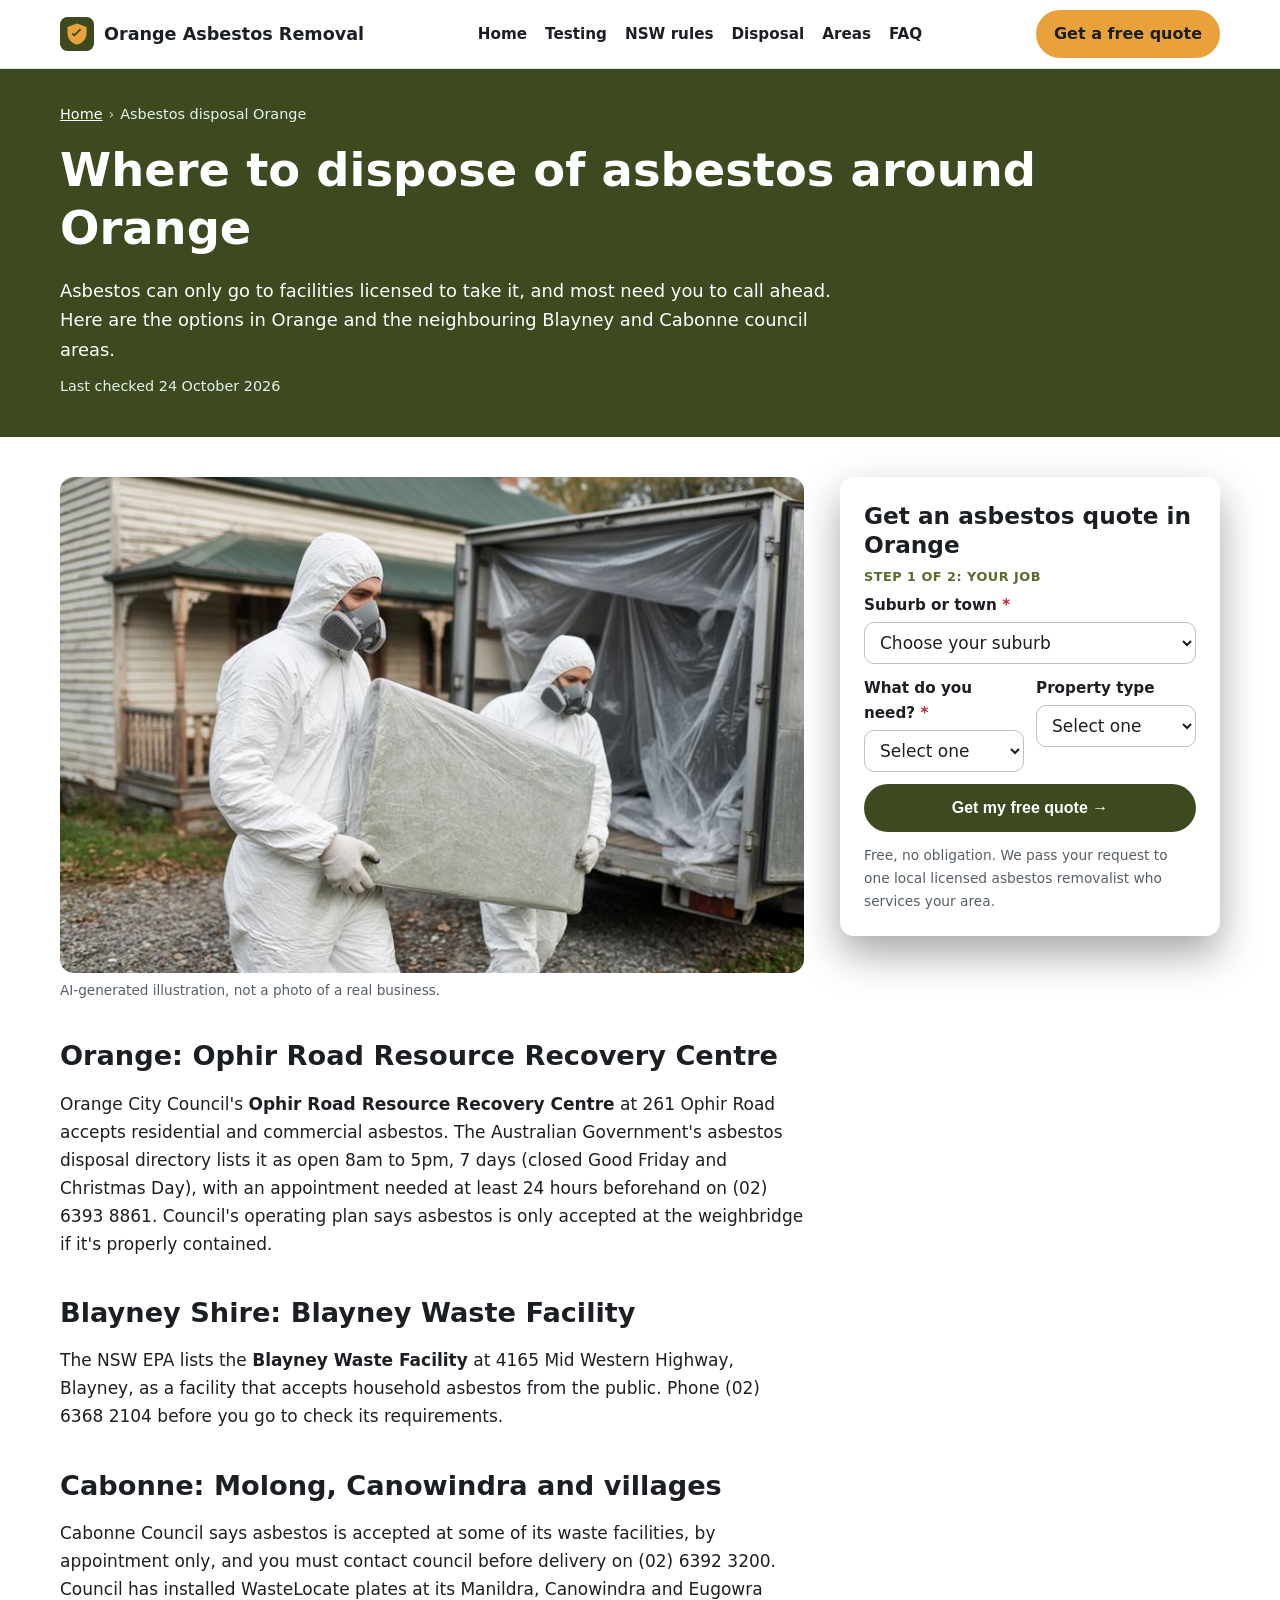
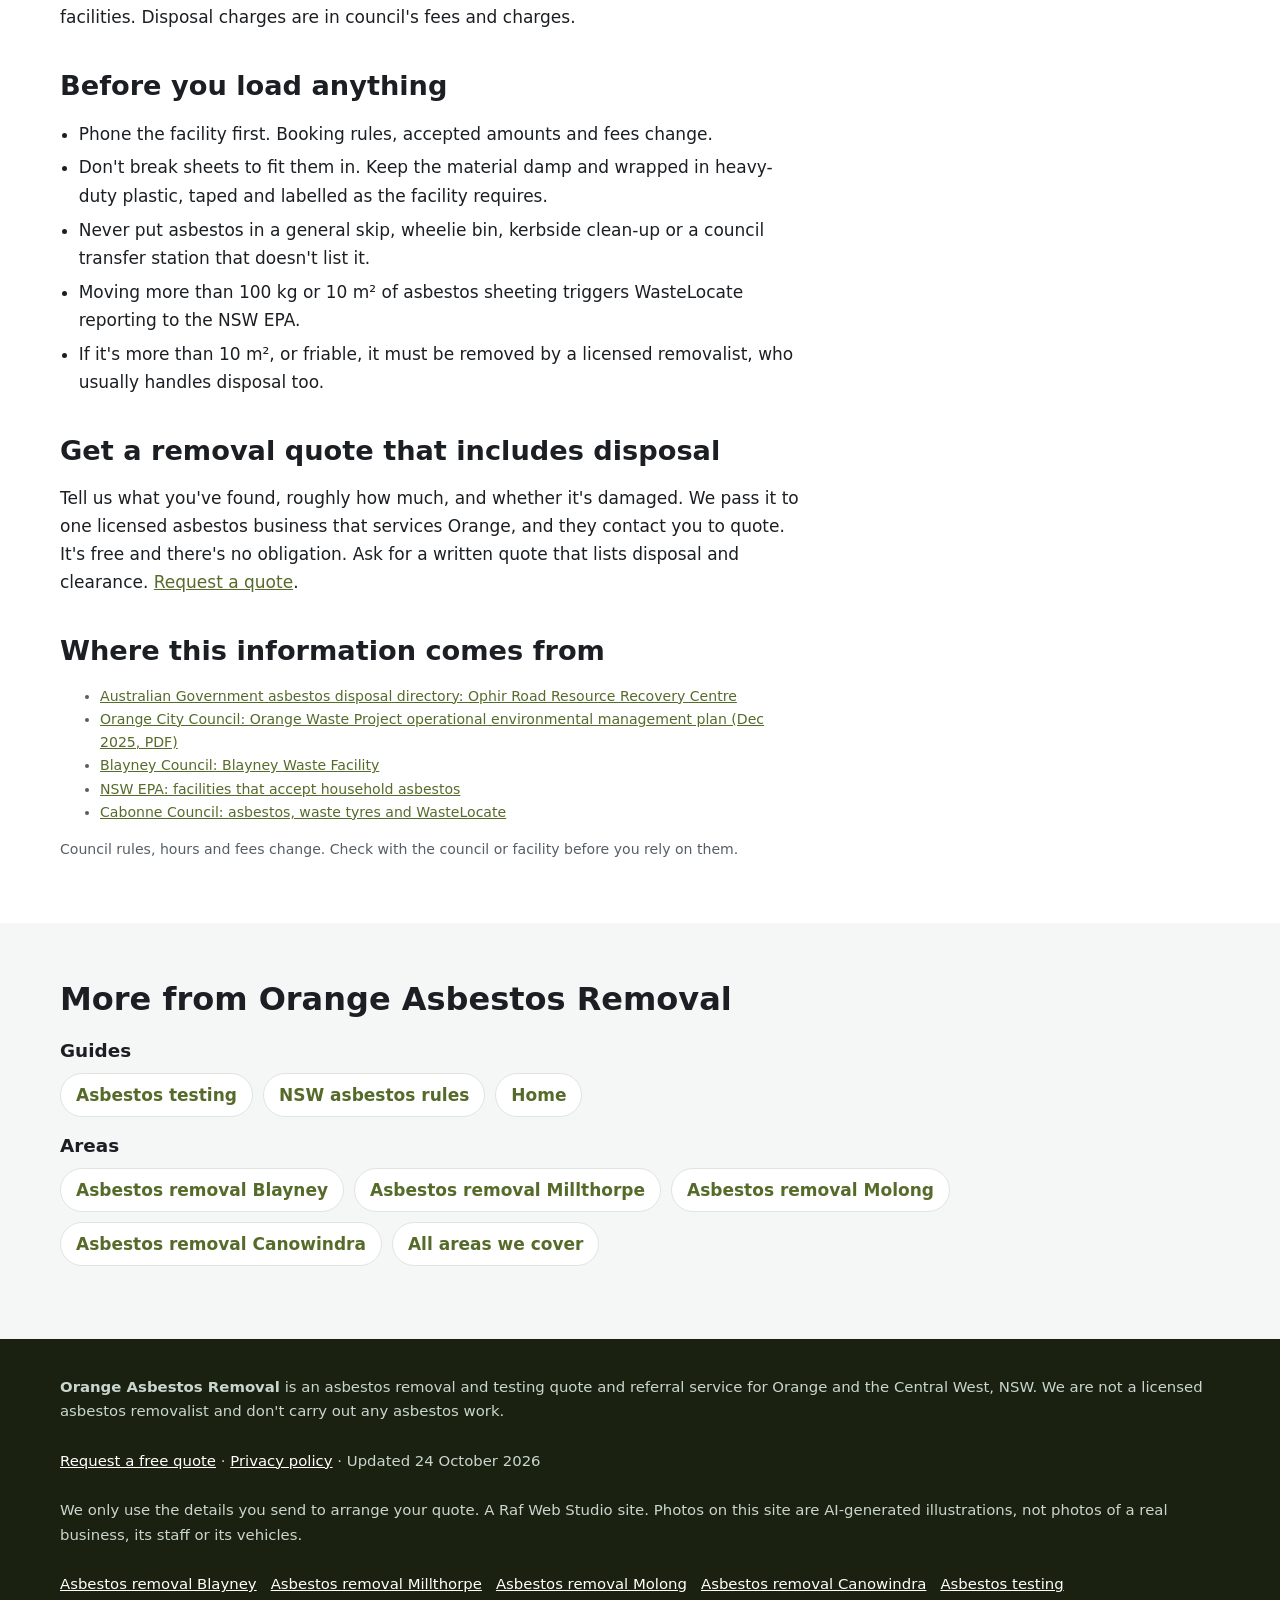
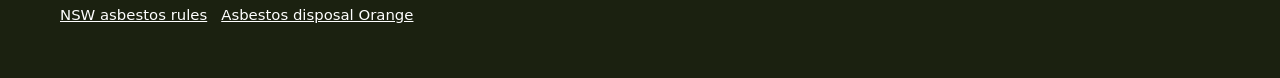
==== asbestos-disposal-orange/index.html @ b6d8a72b "SEO batch 1: suburb pages, topic guides, breadcrumbs, schema, sitemap" ====
<!doctype html>
<html lang="en-AU">
<head>
<meta charset="utf-8">
<meta name="viewport" content="width=device-width, initial-scale=1">
<title>Asbestos Disposal Orange | Where to Take Asbestos &amp; How to Wrap It</title>
<meta name="description" content="Where to take asbestos in and around Orange: Ophir Road Resource Recovery Centre, Blayney Waste Facility and Cabonne facilities by appointment. Booking and wrapping rules.">
<link rel="canonical" href="https://orangeasbestosremoval.com/asbestos-disposal-orange/">
<link rel="icon" href="/favicon.svg" type="image/svg+xml">
<meta name="theme-color" content="#3d4a1f">
<meta property="og:type" content="article">
<meta property="og:locale" content="en_AU">
<meta property="og:site_name" content="Orange Asbestos Removal">
<meta property="og:title" content="Asbestos Disposal Orange | Where to Take Asbestos &amp; How to Wrap It">
<meta property="og:description" content="Where to take asbestos in and around Orange: Ophir Road Resource Recovery Centre, Blayney Waste Facility and Cabonne facilities by appointment. Booking and wrapping rules.">
<meta property="og:url" content="https://orangeasbestosremoval.com/asbestos-disposal-orange/">
<meta property="og:image" content="https://orangeasbestosremoval.com/img/hero.jpg">
<meta name="twitter:card" content="summary_large_image">
<script>document.documentElement.classList.add('js')</script>
<link rel="stylesheet" href="/styles.css">

<!-- Google tag (gtag.js) -->
<script async src="https://www.googletagmanager.com/gtag/js?id=G-VR4GL59S1B"></script>
<script>
  window.dataLayer = window.dataLayer || [];
  function gtag(){dataLayer.push(arguments);}
  gtag('js', new Date());
  gtag('config', 'G-VR4GL59S1B');
</script>

<script type="application/ld+json">
{
 "@context": "https://schema.org",
 "@type": "BreadcrumbList",
 "itemListElement": [
  {
   "@type": "ListItem",
   "position": 1,
   "name": "Home",
   "item": "https://orangeasbestosremoval.com/"
  },
  {
   "@type": "ListItem",
   "position": 2,
   "name": "Asbestos disposal Orange",
   "item": "https://orangeasbestosremoval.com/asbestos-disposal-orange/"
  }
 ]
}
</script>
<script type="application/ld+json">
{
 "@context": "https://schema.org",
 "@type": "Service",
 "@id": "https://orangeasbestosremoval.com/asbestos-disposal-orange/#service",
 "name": "Asbestos removal and disposal quotes in Orange",
 "serviceType": "Asbestos removal",
 "description": "Where to take asbestos in and around Orange: Ophir Road Resource Recovery Centre, Blayney Waste Facility and Cabonne facilities by appointment. Booking and wrapping rules.",
 "url": "https://orangeasbestosremoval.com/asbestos-disposal-orange/",
 "provider": {
  "@type": "Organization",
  "name": "Orange Asbestos Removal",
  "url": "https://orangeasbestosremoval.com/"
 },
 "areaServed": [
  {
   "@type": "Place",
   "name": "Orange, NSW"
  },
  {
   "@type": "Place",
   "name": "Blayney Shire, NSW"
  },
  {
   "@type": "Place",
   "name": "Cabonne, NSW"
  }
 ]
}
</script>
</head>
<body>
<a class="skip-link" href="#main">Skip to content</a>

<header class="site-header">
  <div class="wrap">
    <a class="brand" href="/" aria-label="Orange Asbestos Removal home">
      <svg viewBox="0 0 64 64" aria-hidden="true"><rect width="64" height="64" rx="14" fill="#3d4a1f"/><path d="M32 12 14 19v11c0 11 7.6 19.6 18 22 10.4-2.4 18-11 18-22V19z" fill="#e9a23b"/><path d="M27 37l-5-5 2.5-2.5L27 32l10.5-10.5L40 24z" fill="#3d4a1f"/></svg>
      Orange Asbestos Removal
    </a>
    <nav class="nav" aria-label="Main">
      <a href="/">Home</a>
      <a href="/asbestos-testing/">Testing</a>
      <a href="/nsw-asbestos-removal-rules/">NSW rules</a>
      <a href="/asbestos-disposal-orange/">Disposal</a>
      <a href="/#areas">Areas</a>
      <a href="/#faq">FAQ</a>
    </nav>
    <a class="btn btn-call header-call" href="#quote">Get a free quote</a>
  </div>
</header>

<main id="main">
<section class="page-hero" aria-labelledby="h1">
  <div class="wrap">
    <nav class="crumbs" aria-label="Breadcrumb"><ol><li><a href="https://orangeasbestosremoval.com/">Home</a></li><li aria-current="page">Asbestos disposal Orange</li></ol></nav>
    <h1 id="h1">Where to dispose of asbestos around Orange</h1>
    <p class="lead">Asbestos can only go to facilities licensed to take it, and most need you to call ahead. Here are the options in Orange and the neighbouring Blayney and Cabonne council areas.</p>
    <p class="updated">Last checked 24 October 2026</p>
  </div>
</section>
<div class="wrap page-grid">
  <article class="page-body">
<figure><img src="/img/closing.jpg" width="900" height="600" style="aspect-ratio:3/2;object-fit:cover" alt="Illustration of a worker wrapping asbestos sheets in heavy plastic" decoding="async"><figcaption>AI-generated illustration, not a photo of a real business.</figcaption></figure>
<h2>Orange: Ophir Road Resource Recovery Centre</h2>
<p>Orange City Council's <strong>Ophir Road Resource Recovery Centre</strong> at 261 Ophir Road accepts residential and commercial asbestos. The Australian Government's asbestos disposal directory lists it as open 8am to 5pm, 7 days (closed Good Friday and Christmas Day), with an appointment needed at least 24 hours beforehand on (02) 6393 8861. Council's operating plan says asbestos is only accepted at the weighbridge if it's properly contained.</p>
<h2>Blayney Shire: Blayney Waste Facility</h2>
<p>The NSW EPA lists the <strong>Blayney Waste Facility</strong> at 4165 Mid Western Highway, Blayney, as a facility that accepts household asbestos from the public. Phone (02) 6368 2104 before you go to check its requirements.</p>
<h2>Cabonne: Molong, Canowindra and villages</h2>
<p>Cabonne Council says asbestos is accepted at some of its waste facilities, by appointment only, and you must contact council before delivery on (02) 6392 3200. Council has installed WasteLocate plates at its Manildra, Canowindra and Eugowra facilities. Disposal charges are in council's fees and charges.</p>
<h2>Before you load anything</h2>
<ul class="clean"><li>Phone the facility first. Booking rules, accepted amounts and fees change.</li><li>Don't break sheets to fit them in. Keep the material damp and wrapped in heavy-duty plastic, taped and labelled as the facility requires.</li><li>Never put asbestos in a general skip, wheelie bin, kerbside clean-up or a council transfer station that doesn't list it.</li><li>Moving more than 100 kg or 10 m² of asbestos sheeting triggers WasteLocate reporting to the NSW EPA.</li><li>If it's more than 10 m², or friable, it must be removed by a licensed removalist, who usually handles disposal too.</li></ul>
<h2>Get a removal quote that includes disposal</h2>
<p>Tell us what you've found, roughly how much, and whether it's damaged. We pass it to one licensed asbestos business that services Orange, and they contact you to quote. It's free and there's no obligation. Ask for a written quote that lists disposal and clearance. <a href="#quote">Request a quote</a>.</p>
<h2>Where this information comes from</h2>
<ul class="sources"><li><a href="https://www.asbestossafety.gov.au/node/264" rel="noopener">Australian Government asbestos disposal directory: Ophir Road Resource Recovery Centre</a></li><li><a href="https://www.orange.nsw.gov.au/wp-content/uploads/2026/01/Operational-Environmental-Management-Plan-OEMP-Volume-1a-Orange-Waste-Project-December-2025.pdf" rel="noopener">Orange City Council: Orange Waste Project operational environmental management plan (Dec 2025, PDF)</a></li><li><a href="https://www.blayney.nsw.gov.au/your-place/waste/blayney-waste-facility" rel="noopener">Blayney Council: Blayney Waste Facility</a></li><li><a href="https://www.epa.nsw.gov.au/Your-environment/Household-building-and-renovation/dealing-with-household-asbestos/facilities-accept-household-asbestos" rel="noopener">NSW EPA: facilities that accept household asbestos</a></li><li><a href="https://www.cabonne.nsw.gov.au/Services/Waste-and-Recycling/Asbestos-Waste-Tyres-WasteLocate" rel="noopener">Cabonne Council: asbestos, waste tyres and WasteLocate</a></li></ul>
<p class="sources">Council rules, hours and fees change. Check with the council or facility before you rely on them.</p>

  </article>
  <aside class="page-aside">
    <div class="hero-form-card" id="quote">
      <h2 id="quote-h">Get an asbestos quote in Orange</h2>
      <form class="quote-form two-step" id="quote-form" action="https://formsubmit.co/924b6a2abc5c1424681858f36b602953" method="post" novalidate>
        <input type="hidden" name="_subject" value="New quote request – orangeasbestosremoval.com">
        <input type="hidden" name="_captcha" value="true">
        <input type="hidden" name="_template" value="table">
        <input type="hidden" name="_next" value="https://orangeasbestosremoval.com/thanks.html">
        <input type="text" name="_honey" style="display:none" tabindex="-1" autocomplete="off" aria-hidden="true">
        <input type="hidden" name="source" value="orangeasbestosremoval.com">
        <input type="hidden" name="page" value="/asbestos-disposal-orange/">
        <fieldset class="step step-1">
          <legend class="step-label">Step 1 of 2: your job</legend>
          <div class="full"><label for="suburb">Suburb or town <span class="req" aria-hidden="true">*</span></label>
            <select id="suburb" name="suburb" required><option value="">Choose your suburb</option><option>Orange</option><option>Glenroi</option><option>Bowen</option><option>Calare</option><option>Bletchington</option><option>Warrendine</option><option>Shadforth</option><option>Spring Hill</option><option>Lucknow</option><option>Millthorpe</option><option>Blayney</option><option>Molong</option><option>Borenore</option><option>Nashdale</option><option>Canowindra</option><option>Cudal</option><option>Manildra</option><option>Clifton Grove</option><option>Ammerdown</option><option value="Other">Other (tell us below)</option></select></div>
          <div class="full other-wrap"><label for="suburb_other">Other suburb or town</label><input id="suburb_other" name="suburb_other" type="text" autocomplete="address-level2"></div>
          <div><label for="service">What do you need? <span class="req" aria-hidden="true">*</span></label>
            <select id="service" name="service_type" required><option value="">Select one</option><option>Asbestos testing / inspection</option><option>Bonded (fibro) removal</option><option>Friable asbestos removal</option><option>Asbestos roof removal</option><option>Storm or fire damage</option><option>Not sure, need advice</option></select></div>
          <div><label for="property">Property type</label>
            <select id="property" name="property_type"><option value="Not sure">Select one</option><option>House</option><option>Shed, garage or carport</option><option>Unit or strata</option><option>Farm or rural building</option><option>Commercial or industrial</option></select></div>
          <div class="full js-only"><button class="btn btn-primary btn-block" type="button" id="to-step-2">Get my free quote →</button></div>
          <p class="microcopy full">Free, no obligation. We pass your request to one local licensed asbestos removalist who services your area.</p>
          <p class="form-error full" id="step1-error" role="alert" hidden>Please choose your suburb and what you need.</p>
        </fieldset>
        <fieldset class="step step-2" id="step-2">
          <legend class="step-label">Step 2 of 2: your details</legend>
          <div><label for="name">Name <span class="req" aria-hidden="true">*</span></label><input id="name" name="name" type="text" autocomplete="name" required></div>
          <div><label for="phone">Phone <span class="req" aria-hidden="true">*</span></label><input id="phone" name="phone" type="tel" autocomplete="tel" inputmode="tel" required></div>
          <div><label for="email">Email</label><input id="email" name="email" type="email" autocomplete="email"></div>
          <div><label for="date">Preferred date</label><input id="date" name="preferred_date" type="date"></div>
          <div class="full"><label for="message">Anything else?</label><textarea id="message" name="message" rows="2" placeholder="e.g. fibro shed about 20 m², bathroom wall, AC roof on a farm shed"></textarea></div>
          <p class="consent full">By sending this form you agree we can share your details with one local licensed asbestos removalist so they can quote for your job. See our <a href="/privacy.html">privacy policy</a>.</p>
          <div class="full step2-actions"><button class="btn btn-primary" type="submit">Send my quote request</button><button class="btn-link js-only" type="button" id="back-1">← Back</button></div>
        </fieldset>
      </form>
    </div>
  </aside>
</div>
<section class="alt" aria-labelledby="more-h">
  <div class="wrap">
    <h2 id="more-h">More from Orange Asbestos Removal</h2>
    <h3>Guides</h3>
    <ul class="link-list"><li><a href="/asbestos-testing/">Asbestos testing</a></li><li><a href="/nsw-asbestos-removal-rules/">NSW asbestos rules</a></li><li><a href="/">Home</a></li></ul>
    <h3>Areas</h3>
    <ul class="link-list"><li><a href="/asbestos-removal-blayney/">Asbestos removal Blayney</a></li><li><a href="/asbestos-removal-millthorpe/">Asbestos removal Millthorpe</a></li><li><a href="/asbestos-removal-molong/">Asbestos removal Molong</a></li><li><a href="/asbestos-removal-canowindra/">Asbestos removal Canowindra</a></li><li><a href="/#areas">All areas we cover</a></li></ul>
  </div>
</section>
</main>

<footer class="site-footer">
  <div class="wrap">
    <p><strong>Orange Asbestos Removal</strong> is an asbestos removal and testing quote and referral service for Orange and the Central West, NSW. We are not a licensed asbestos removalist and don't carry out any asbestos work.</p>
    <p><a href="#quote">Request a free quote</a> · <a href="/privacy.html">Privacy policy</a> · Updated 24 October 2026</p>
    <p>We only use the details you send to arrange your quote. A Raf Web Studio site. Photos on this site are AI-generated illustrations, not photos of a real business, its staff or its vehicles.</p>
    <p class="footer-links"><a href="/asbestos-removal-blayney/">Asbestos removal Blayney</a> <a href="/asbestos-removal-millthorpe/">Asbestos removal Millthorpe</a> <a href="/asbestos-removal-molong/">Asbestos removal Molong</a> <a href="/asbestos-removal-canowindra/">Asbestos removal Canowindra</a> <a href="/asbestos-testing/">Asbestos testing</a> <a href="/nsw-asbestos-removal-rules/">NSW asbestos rules</a> <a href="/asbestos-disposal-orange/">Asbestos disposal Orange</a></p>
  </div>
</footer>

<div class="mobile-call" aria-label="Quick contact">
  <a class="btn btn-call" href="#quote">Get a free quote</a>
</div>
<script src="/form.js" defer></script>
</body>
</html>
---- styles.css ----
:root{
  --green:#3d4a1f;--green-2:#566b2a;--yellow:#e9a23b;--ink:#1b1f23;--muted:#555e66;
  --bg:#ffffff;--soft:#f4f7f5;--line:#dfe5e1;--radius:14px;--max:1200px;
}
*{box-sizing:border-box}
html{scroll-behavior:smooth}
body{margin:0;font-family:system-ui,-apple-system,"Segoe UI",Roboto,Arial,sans-serif;color:var(--ink);background:var(--bg);line-height:1.65;font-size:17px;padding-bottom:72px}
@media(min-width:800px){body{padding-bottom:0}}
img,svg{max-width:100%}
a{color:var(--green-2)}
a:focus-visible,button:focus-visible,input:focus-visible,select:focus-visible,textarea:focus-visible{outline:3px solid var(--yellow);outline-offset:2px}
.wrap{max-width:var(--max);margin:0 auto;padding:0 20px}
.skip-link{position:absolute;left:-999px;top:0;background:#fff;padding:8px 12px;z-index:100}
.skip-link:focus{left:8px}
h1,h2,h3{line-height:1.25;margin:0 0 .6em}
h1{font-size:clamp(1.9rem,4.5vw,2.9rem)}
h2{font-size:clamp(1.5rem,3vw,2rem);margin-top:0}
h3{font-size:1.15rem}
p{margin:0 0 1em}

/* header */
.site-header{background:#fff;border-bottom:1px solid var(--line);position:sticky;top:0;z-index:50}
.site-header .wrap{display:flex;align-items:center;justify-content:space-between;gap:16px;padding-top:10px;padding-bottom:10px}
.brand{display:flex;align-items:center;gap:10px;font-weight:800;color:var(--ink);text-decoration:none;font-size:1.1rem}
.brand svg{width:34px;height:34px}
.nav{display:none;gap:18px}
.nav a{color:var(--ink);text-decoration:none;font-weight:600;font-size:.95rem}
.nav a:hover{color:var(--green-2)}
@media(min-width:900px){.nav{display:flex}}

/* buttons */
.btn{display:inline-flex;align-items:center;justify-content:center;gap:8px;font-weight:700;border-radius:999px;padding:13px 22px;text-decoration:none;border:2px solid transparent;cursor:pointer;font-size:1rem}
.btn svg{width:20px;height:20px}
.btn-call{background:var(--yellow);color:#1b1f23}
.btn-call:hover{background:#e9a23b}
.btn-ghost{background:transparent;color:#fff;border-color:rgba(255,255,255,.7)}
.btn-ghost:hover{background:rgba(255,255,255,.12)}
.btn-primary{background:var(--green);color:#fff}
.btn-primary:hover{background:var(--green-2)}
.header-call{display:none}
@media(min-width:600px){.header-call{display:inline-flex;padding:9px 16px}}

/* hero */
.hero{background:linear-gradient(135deg,#3d4a1f 0%,#566b2a 60%,#566b2a 100%);color:#fff;padding:48px 0 56px}
.hero .wrap{display:grid;gap:32px}
@media(min-width:900px){.hero .wrap{grid-template-columns:1.15fr .85fr;align-items:center}}
.hero p.lead{font-size:1.15rem;color:#e6f2ec;max-width:38em}
.hero .ctas{display:flex;flex-wrap:wrap;gap:12px;margin:22px 0 18px}
.ticks{list-style:none;padding:0;margin:0;display:grid;gap:6px;color:#e6f2ec}
.ticks li{display:flex;gap:8px;align-items:flex-start}
.ticks svg{flex:0 0 20px;width:20px;height:20px;margin-top:3px}
.hero-card{background:#fff;color:var(--ink);border-radius:var(--radius);padding:22px;box-shadow:0 12px 30px rgba(0,0,0,.18)}
.hero-card h2{font-size:1.25rem}
.hero-card ol{margin:0;padding-left:1.2em}
.hero-card li{margin-bottom:.5em}

/* sections */
section{padding:56px 0}
section.alt{background:var(--soft)}
.intro{max-width:46em}
.grid{display:grid;gap:18px}
@media(min-width:700px){.grid-2{grid-template-columns:1fr 1fr}.grid-3{grid-template-columns:repeat(3,1fr)}}
.card{background:#fff;border:1px solid var(--line);border-radius:var(--radius);padding:20px}
.card .size{display:inline-block;background:var(--green);color:#fff;font-weight:800;border-radius:8px;padding:3px 10px;margin-bottom:8px}
.icon{width:36px;height:36px;color:var(--green);margin-bottom:6px}

table{width:100%;border-collapse:collapse;background:#fff;border-radius:var(--radius);overflow:hidden;border:1px solid var(--line)}
caption{text-align:left;font-weight:700;padding:0 0 10px}
th,td{padding:12px 14px;text-align:left;border-bottom:1px solid var(--line);vertical-align:top}
th{background:#e9f1ec;font-size:.95rem}
.table-scroll{overflow-x:auto}
.note{font-size:.93rem;color:var(--muted)}
.yes h3{color:var(--green)}
.no h3{color:#b02a37}
ul.clean{padding-left:1.1em;margin:0}
ul.clean li{margin-bottom:.35em}

.areas{display:flex;flex-wrap:wrap;gap:8px;list-style:none;padding:0;margin:0 0 1em}
.areas li{background:#fff;border:1px solid var(--line);border-radius:999px;padding:6px 14px;font-size:.95rem}

/* faq */
details{background:#fff;border:1px solid var(--line);border-radius:var(--radius);padding:4px 18px;margin-bottom:10px}
summary{cursor:pointer;font-weight:700;padding:12px 0;list-style:none}
summary::-webkit-details-marker{display:none}
summary::after{content:"+";float:right;font-size:1.3rem;line-height:1;color:var(--green)}
details[open] summary::after{content:"–"}

/* form */
.quote{background:var(--green);color:#fff}
.quote .wrap{display:grid;gap:28px}
@media(min-width:900px){.quote .wrap{grid-template-columns:.8fr 1.2fr}}
.quote p{color:#e6f2ec}
form.quote-form{background:#fff;color:var(--ink);border-radius:var(--radius);padding:22px;display:grid;gap:14px}
@media(min-width:600px){form.quote-form{grid-template-columns:1fr 1fr}.full{grid-column:1/-1}}
label{display:block;font-weight:600;font-size:.95rem;margin-bottom:4px}
input,select,textarea{width:100%;font:inherit;padding:11px 12px;border:1.5px solid #b8c4bd;border-radius:10px;background:#fff;color:var(--ink)}
textarea{min-height:110px;resize:vertical}
.req{color:#b02a37}
.consent{font-size:.88rem;color:var(--muted)}

/* footer */
.site-footer{background:#1b2110;color:#c9d6cf;padding:36px 0;font-size:.93rem}
.site-footer a{color:#fff}
.site-footer .wrap{display:grid;gap:10px}

/* sticky mobile call bar */
.mobile-call{position:fixed;left:0;right:0;bottom:0;z-index:60;display:flex;gap:8px;padding:10px 12px;background:#fff;border-top:1px solid var(--line);box-shadow:0 -6px 18px rgba(0,0,0,.08)}
.mobile-call .btn{flex:1;padding:12px 10px}
@media(min-width:800px){.mobile-call{display:none}}

.legal{max-width:46em;padding:40px 20px 60px;margin:0 auto}
.legal h1{font-size:2rem}

/* images */
.about-grid{display:grid;gap:28px;align-items:center}
@media(min-width:900px){.about-grid{grid-template-columns:1.2fr .8fr}}
figure{margin:0}
.photo img{width:100%;height:auto;display:block;border-radius:var(--radius)}
.photo figcaption,.size-figs figcaption{font-size:.85rem;color:var(--muted);margin-top:6px}
.local-photo{max-width:720px;margin-top:8px}
.size-figs{display:grid;gap:14px;margin:6px 0 10px;grid-template-columns:1fr}
@media(min-width:600px){.size-figs{grid-template-columns:1fr 1fr}}
.size-figs img{width:100%;height:auto;display:block;border-radius:10px;border:1px solid var(--line);background:#f4f7f5}
.size-figs figcaption{font-weight:700;color:var(--ink)}
.credits{font-size:.8rem;color:#9fb3a8}

/* banner hero */
.hero{position:relative;overflow:hidden;background:#1b2110;padding:56px 0 64px}
.hero-bg,.hero-bg img{position:absolute;inset:0;width:100%;height:100%}
.hero-bg img{object-fit:cover;object-position:center 40%;filter:brightness(1.08)}
.hero::before{content:"";position:absolute;inset:0;z-index:1;background:linear-gradient(90deg,rgba(8,24,16,.58) 0%,rgba(8,24,16,.36) 45%,rgba(8,24,16,.14) 100%)}
.hero .wrap.hero-grid{position:relative;z-index:2;display:grid;gap:32px;align-items:center}
@media(min-width:960px){.hero .wrap.hero-grid{grid-template-columns:1.05fr .95fr;gap:48px}.hero{padding:72px 0 80px}}
.hero h1{text-shadow:0 2px 4px rgba(0,0,0,.45),0 4px 22px rgba(0,0,0,.45)}
.hero .lead,.hero .updated{text-shadow:0 1px 3px rgba(0,0,0,.6)}
.hero-copy .ticks{margin:6px 0 20px}
.hero-copy .ctas{margin:0}
.hero-form-card{background:#fff;color:var(--ink);border-radius:var(--radius);padding:24px;box-shadow:0 18px 40px rgba(0,0,0,.35);scroll-margin-top:80px}
.hero-form-card h2{font-size:1.45rem;margin-bottom:.3em}
.hero-form-card .form-intro{color:var(--muted);font-size:.95rem;margin-bottom:12px}
.hero-form-card form.quote-form{padding:0;box-shadow:none;border-radius:0;gap:12px}
.hero-form-card input,.hero-form-card select,.hero-form-card textarea{padding:9px 11px}
.hero-form-card textarea{min-height:72px}
.hero-form-card .consent{margin:10px 0 0}
.photo-credit{position:absolute;right:10px;bottom:6px;z-index:2;margin:0;font-size:.72rem;color:rgba(255,255,255,.8)}
.photo-credit a{color:#fff}
.how-card{background:#fff;color:var(--ink);border-radius:var(--radius);padding:22px}
.how-card ol{margin:0;padding-left:1.2em}.how-card li{margin-bottom:.5em}

/* v2 */
.hero .lead{color:#fff}
.updated{font-size:.85rem;color:#e6f2ec;margin:14px 0 0}
.updated-dark{font-size:.9rem;color:var(--muted);font-weight:600;margin-top:-.4em}
fieldset{border:0;margin:0;padding:0;min-width:0}
.step{display:grid;gap:12px;grid-template-columns:1fr}
@media(min-width:600px){.step{grid-template-columns:1fr 1fr}}
.step-label{font-size:.8rem;font-weight:700;text-transform:uppercase;letter-spacing:.04em;color:var(--green-2);margin-bottom:6px;padding:0}
.step-2{margin-top:16px}
.js .is-step-1 .step-2{display:none}
.js .is-step-2 .step-1{display:none}
.js .is-step-2 .step-2{margin-top:0}
.js-only{display:none}
.js .js-only{display:block}
.js .step2-actions .js-only{display:inline-block}
.other-wrap{display:none}.other-wrap.show{display:block}
html:not(.js) .other-wrap{display:block}
.btn-block{width:100%}
.btn-link{background:none;border:0;color:var(--green-2);font:inherit;font-weight:600;cursor:pointer;margin-left:14px;text-decoration:underline}
.microcopy{font-size:.86rem;color:var(--muted);margin:0}
.form-error{color:#b02a37;font-weight:600;font-size:.9rem;margin:0}
[aria-invalid="true"]{border-color:#b02a37}
.hero-form-card .quote-form{display:block}
.trust{background:#1b2110;color:#e6f2ec;padding:16px 0}
.trust-list{list-style:none;margin:0 auto;display:grid;gap:10px 24px;grid-template-columns:1fr}
@media(min-width:700px){.trust-list{grid-template-columns:1fr 1fr}}
@media(min-width:1000px){.trust-list{grid-template-columns:repeat(4,1fr)}}
.trust-list li{display:flex;gap:8px;align-items:flex-start;font-size:.95rem}
.trust-list svg{flex:0 0 20px;width:20px;height:20px;color:var(--yellow);margin-top:3px}
.trust-list strong{color:#fff}
ol.steps{list-style:none;padding:0;margin:0 0 16px}
.step-num{display:inline-grid;place-items:center;width:34px;height:34px;border-radius:50%;background:var(--yellow);color:#1b1f23;font-weight:800;margin-bottom:8px}
.equiv{font-weight:700;color:var(--green-2);margin:-.2em 0 .5em}
.price-table td{white-space:nowrap}
.area-groups{display:grid;gap:8px 28px;margin-bottom:12px}
@media(min-width:800px){.area-groups{grid-template-columns:1fr 1fr}}
.area-group h3{font-size:1rem;margin:10px 0 8px}
/* photo cards */
.photo-cards{display:grid;gap:20px;grid-template-columns:1fr;margin:10px 0 28px}
@media(min-width:620px){.photo-cards{grid-template-columns:1fr 1fr}}
@media(min-width:1000px){.photo-cards{grid-template-columns:repeat(4,1fr)}}
.photo-card{position:relative;display:flex;flex-direction:column;background:#fff;border:1px solid var(--line);border-radius:var(--radius);overflow:hidden;text-decoration:none;color:var(--ink);box-shadow:0 6px 18px rgba(0,0,0,.06);transition:transform .15s,box-shadow .15s}
.photo-card:hover{transform:translateY(-2px);box-shadow:0 10px 24px rgba(0,0,0,.1)}
.pc-img{display:block;aspect-ratio:4/3;overflow:hidden;background:#f4f7f5}
.pc-img img{width:100%;height:100%;object-fit:cover;display:block}
.pc-svg img{object-fit:contain;padding:12px}
.pc-icon{position:absolute;left:18px;top:-26px;width:52px;height:52px;border-radius:50%;background:var(--yellow);color:#1b2110;display:grid;place-items:center;border:4px solid #fff;box-shadow:0 4px 10px rgba(0,0,0,.15)}
.pc-icon svg{width:24px;height:24px}
.pc-body{position:relative;display:block;padding:34px 18px 18px}
.pc-title{display:block;font-size:1.1rem;margin-bottom:6px}
.pc-text{display:block;font-size:.95rem;color:var(--muted)}
.more-jobs h3{margin-bottom:.4em}
/* truck band */
.band-wrap{padding:8px 0 48px}
.truck-band{position:relative;border-radius:var(--radius);overflow:hidden;min-height:260px;display:flex;align-items:flex-end}
.truck-band img{position:absolute;inset:0;width:100%;height:100%;object-fit:cover;object-position:center 60%}
.truck-band::after{content:"";position:absolute;inset:0;background:linear-gradient(90deg,rgba(8,24,16,.72) 0%,rgba(8,24,16,.35) 55%,rgba(8,24,16,0) 100%)}
.band-text{position:relative;z-index:1;padding:28px;max-width:560px}
.band-line{color:#fff;font-size:clamp(1.4rem,3vw,2rem);font-weight:800;line-height:1.2;margin:0 0 16px;text-shadow:0 2px 8px rgba(0,0,0,.4)}
@media(min-width:900px){.truck-band{min-height:420px;align-items:center}.band-text{padding:44px}}
.closing-inner{display:grid;gap:12px;align-items:center}
@media(min-width:900px){.quote .wrap.closing-inner{grid-template-columns:1fr auto}}
.closing-grid{display:grid;gap:28px;align-items:center}
@media(min-width:900px){.quote .wrap.closing-grid{grid-template-columns:.9fr 1.1fr}}
.closing-photo img{width:100%;height:auto;display:block;border-radius:var(--radius);box-shadow:0 12px 30px rgba(0,0,0,.25)}

/* How it works step photos */
.step-card{padding:0;overflow:hidden;display:flex;flex-direction:column}
.step-img{display:block;aspect-ratio:3/2;background:#e9efe9}
.step-img img{display:block;width:100%;height:100%;object-fit:cover;border-radius:var(--radius) var(--radius) 0 0}
.step-body{position:relative;padding:30px 20px 20px}
.step-card .step-num{position:absolute;top:-21px;left:20px;width:42px;height:42px;margin:0;font-size:1.1rem;border:3px solid #fff;box-shadow:0 2px 6px rgba(0,0,0,.18)}
.step-card h3{margin-top:0}

/* site-specific */
.photo-note{font-size:.8rem;color:var(--muted);margin-top:8px}
.disclaimer{background:#fff8e6;border:1px solid #f0d58a;border-radius:var(--radius);padding:16px 18px;font-size:.95rem}

/* seo-pages-v1 */
.page-hero{background:var(--green);color:#fff;padding:34px 0 38px}
.page-hero h1{color:#fff;margin-bottom:.4em}
.page-hero .lead{color:#fff;font-size:1.12rem;max-width:44em;margin-bottom:.6em}
.page-hero .updated{color:#e6f2ec;font-size:.9rem;margin:0}
.crumbs{font-size:.9rem;margin-bottom:14px;color:#e6f2ec}
.crumbs ol{list-style:none;padding:0;margin:0;display:flex;flex-wrap:wrap;gap:6px}
.crumbs li+li::before{content:"›";margin-right:6px;opacity:.8}
.crumbs a{color:#fff}
.page-grid{display:grid;gap:36px;padding-top:40px;padding-bottom:48px}
@media(min-width:960px){.page-grid{grid-template-columns:minmax(0,1fr) 380px;align-items:start}.page-aside{position:sticky;top:84px}}
.page-body h2{margin-top:1.4em;font-size:clamp(1.3rem,2.6vw,1.7rem)}
.page-body h2:first-child{margin-top:0}
.page-body figure{margin:0 0 1.4em}
.page-body figure img{width:100%;height:auto;border-radius:var(--radius);display:block}
.page-body figcaption{font-size:.85rem;color:var(--muted);margin-top:6px}
.page-body table{width:100%;border-collapse:collapse;margin:0 0 1.2em}
.page-body th,.page-body td{border:1px solid var(--line);padding:8px 10px;text-align:left;vertical-align:top}
.page-body .callout{background:var(--soft);border-left:4px solid var(--green);padding:14px 16px;border-radius:8px;margin:0 0 1.2em}
.page-body .sources{font-size:.88rem;color:var(--muted)}
.link-list{display:flex;flex-wrap:wrap;gap:10px;list-style:none;padding:0;margin:0 0 1em}
.link-list a{display:inline-block;background:#fff;border:1px solid var(--line);border-radius:999px;padding:7px 15px;text-decoration:none;font-weight:600}
.link-list a:hover{border-color:var(--green)}
.areas a{text-decoration:none;font-weight:600}
.guide-cards{display:grid;gap:16px}
@media(min-width:700px){.guide-cards{grid-template-columns:repeat(3,1fr)}}
.guide-cards a{display:block;background:#fff;border:1px solid var(--line);border-radius:var(--radius);padding:18px;text-decoration:none;color:var(--ink)}
.guide-cards a strong{display:block;color:var(--green-2);font-size:1.08rem;margin-bottom:4px}
.guide-cards a:hover{border-color:var(--green)}
.footer-links{display:flex;flex-wrap:wrap;gap:6px 14px}
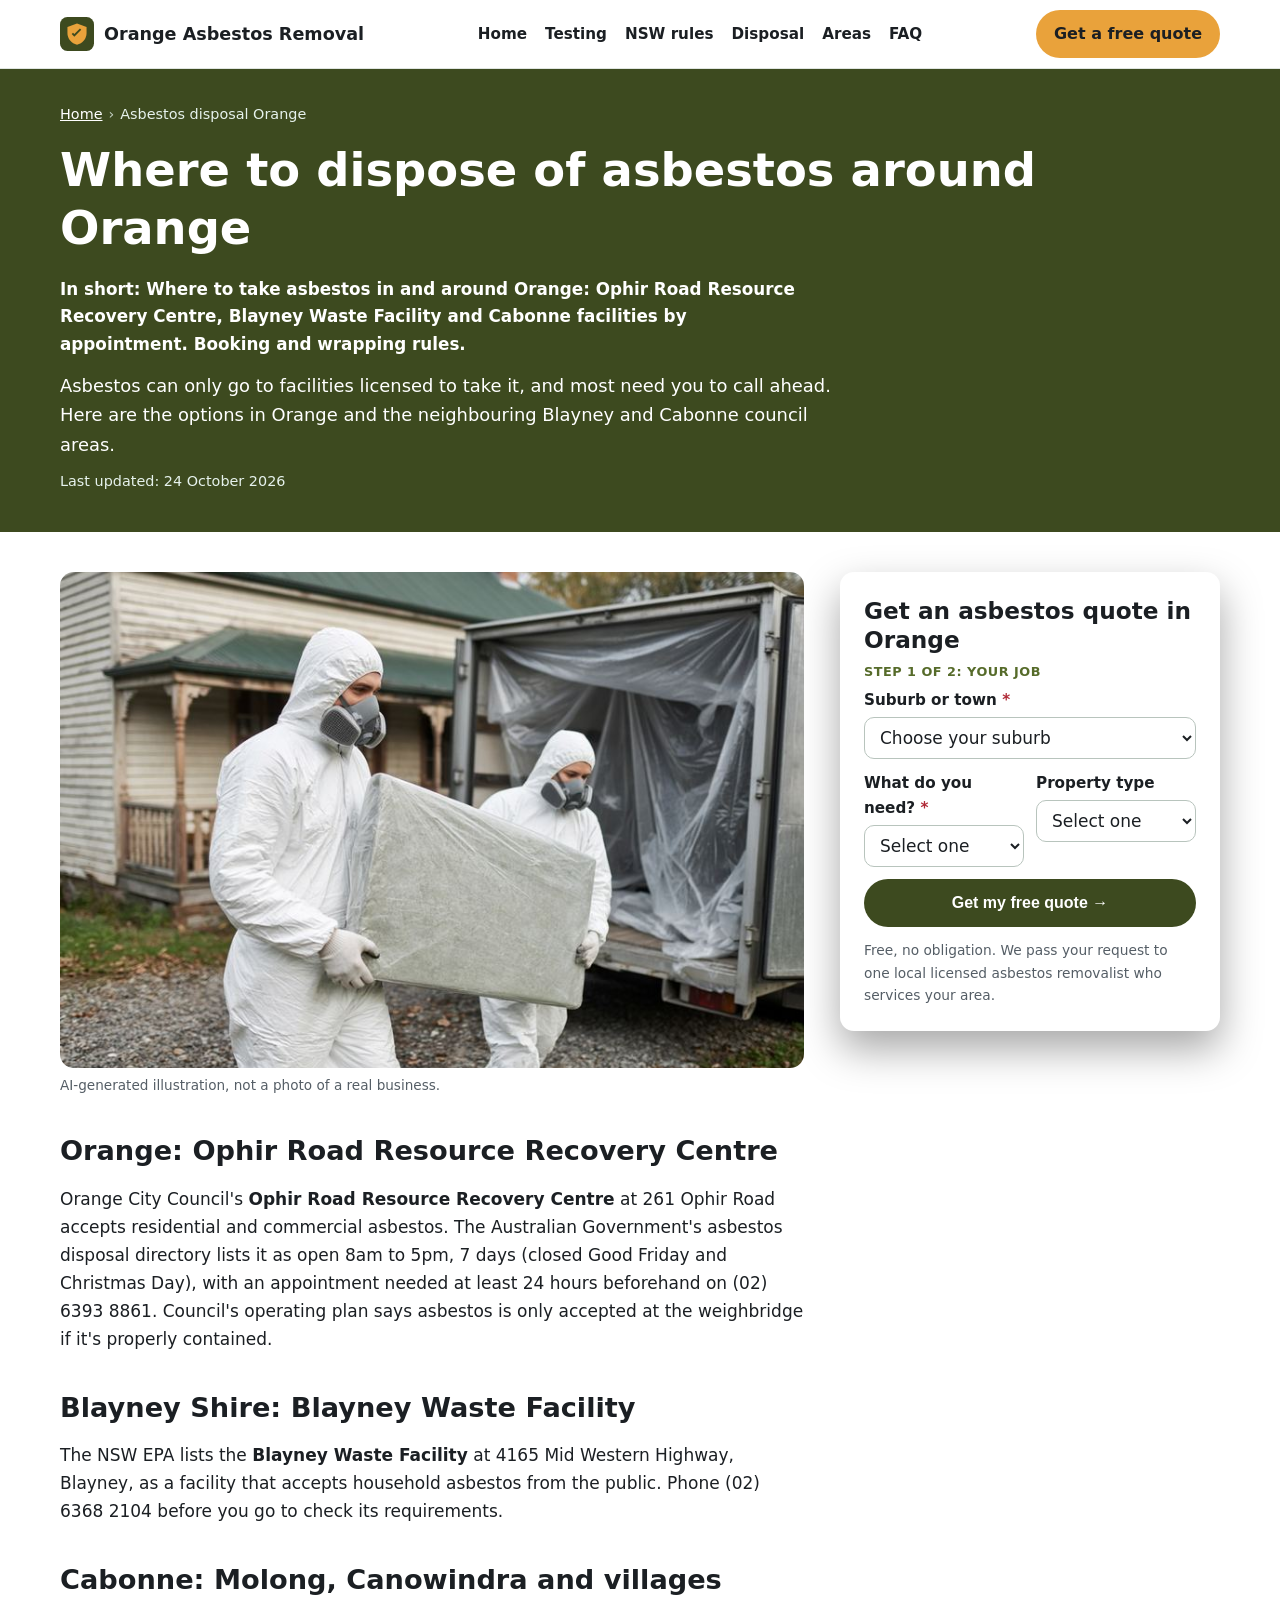
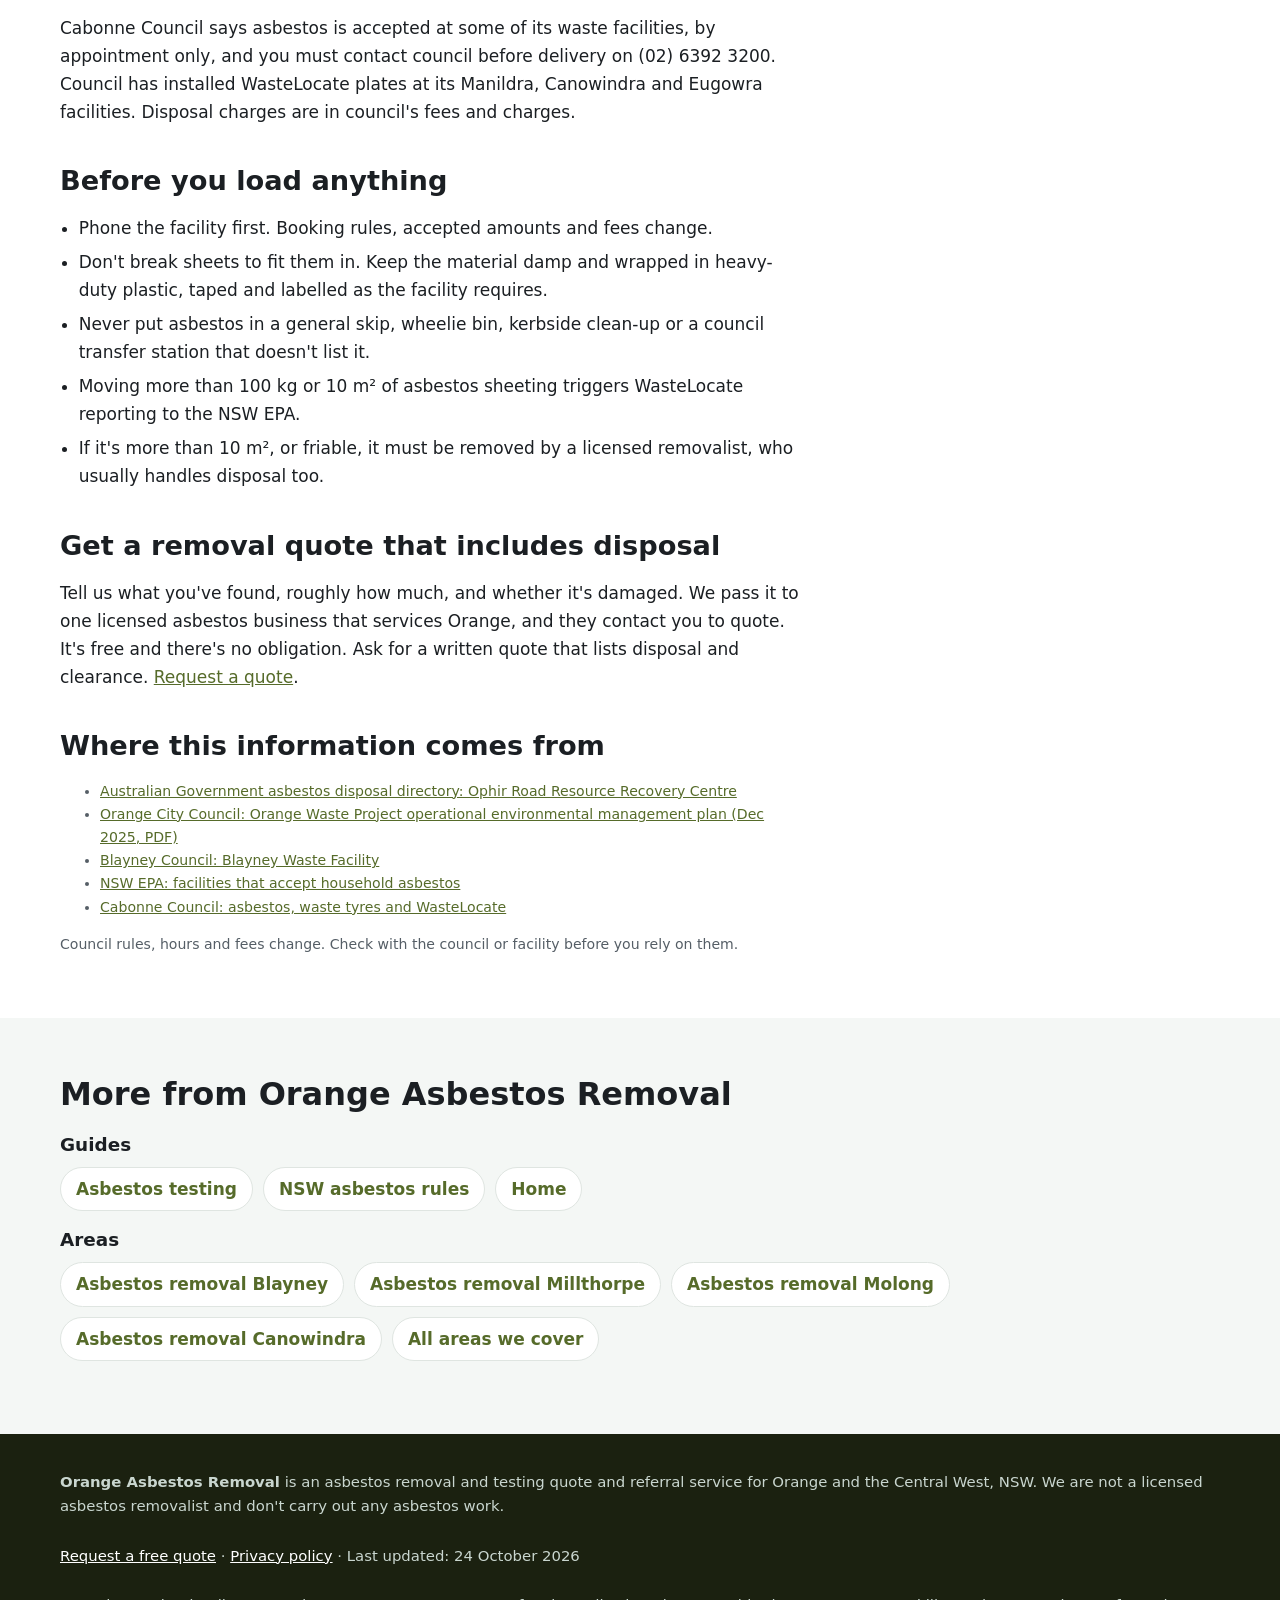
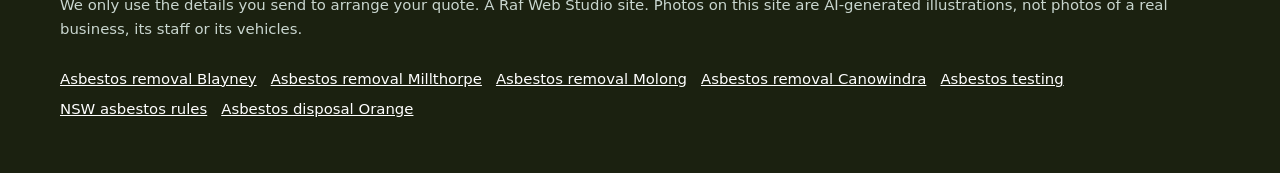
==== commit cbf7d25c: "Plain summary + Last updated line + WebPage dateModified on every page; sitemap lastmod; IndexNow ke" ====
--- a/asbestos-disposal-orange/index.html
+++ b/asbestos-disposal-orange/index.html
@@ -31,6 +31,21 @@
 <script type="application/ld+json">
 {
  "@context": "https://schema.org",
+ "@type": "WebPage",
+ "@id": "https://orangeasbestosremoval.com/asbestos-disposal-orange/#webpage",
+ "url": "https://orangeasbestosremoval.com/asbestos-disposal-orange/",
+ "name": "Asbestos Disposal Orange | Where to Take Asbestos & How to Wrap It",
+ "description": "Where to take asbestos in and around Orange: Ophir Road Resource Recovery Centre, Blayney Waste Facility and Cabonne facilities by appointment. Booking and wrapping rules.",
+ "inLanguage": "en-AU",
+ "dateModified": "2026-10-24",
+ "isPartOf": {
+  "@id": "https://orangeasbestosremoval.com/#website"
+ }
+}
+</script>
+<script type="application/ld+json">
+{
+ "@context": "https://schema.org",
  "@type": "BreadcrumbList",
  "itemListElement": [
   {
@@ -105,8 +120,9 @@
   <div class="wrap">
     <nav class="crumbs" aria-label="Breadcrumb"><ol><li><a href="https://orangeasbestosremoval.com/">Home</a></li><li aria-current="page">Asbestos disposal Orange</li></ol></nav>
     <h1 id="h1">Where to dispose of asbestos around Orange</h1>
+    <p class="summary">In short: Where to take asbestos in and around Orange: Ophir Road Resource Recovery Centre, Blayney Waste Facility and Cabonne facilities by appointment. Booking and wrapping rules.</p>
     <p class="lead">Asbestos can only go to facilities licensed to take it, and most need you to call ahead. Here are the options in Orange and the neighbouring Blayney and Cabonne council areas.</p>
-    <p class="updated">Last checked 24 October 2026</p>
+    <p class="updated">Last updated: 24 October 2026</p>
   </div>
 </section>
 <div class="wrap page-grid">
@@ -179,7 +195,7 @@
 <footer class="site-footer">
   <div class="wrap">
     <p><strong>Orange Asbestos Removal</strong> is an asbestos removal and testing quote and referral service for Orange and the Central West, NSW. We are not a licensed asbestos removalist and don't carry out any asbestos work.</p>
-    <p><a href="#quote">Request a free quote</a> · <a href="/privacy.html">Privacy policy</a> · Updated 24 October 2026</p>
+    <p><a href="#quote">Request a free quote</a> · <a href="/privacy.html">Privacy policy</a> · Last updated: 24 October 2026</p>
     <p>We only use the details you send to arrange your quote. A Raf Web Studio site. Photos on this site are AI-generated illustrations, not photos of a real business, its staff or its vehicles.</p>
     <p class="footer-links"><a href="/asbestos-removal-blayney/">Asbestos removal Blayney</a> <a href="/asbestos-removal-millthorpe/">Asbestos removal Millthorpe</a> <a href="/asbestos-removal-molong/">Asbestos removal Molong</a> <a href="/asbestos-removal-canowindra/">Asbestos removal Canowindra</a> <a href="/asbestos-testing/">Asbestos testing</a> <a href="/nsw-asbestos-removal-rules/">NSW asbestos rules</a> <a href="/asbestos-disposal-orange/">Asbestos disposal Orange</a></p>
   </div>
--- a/styles.css
+++ b/styles.css
@@ -255,3 +255,7 @@
 .guide-cards a strong{display:block;color:var(--green-2);font-size:1.08rem;margin-bottom:4px}
 .guide-cards a:hover{border-color:var(--green)}
 .footer-links{display:flex;flex-wrap:wrap;gap:6px 14px}
+
+/* summary-v1 */
+.summary{font-size:1.05rem;font-weight:600;max-width:44em;margin:0 0 .7em}
+.hero .summary,.page-hero .summary{color:#fff}
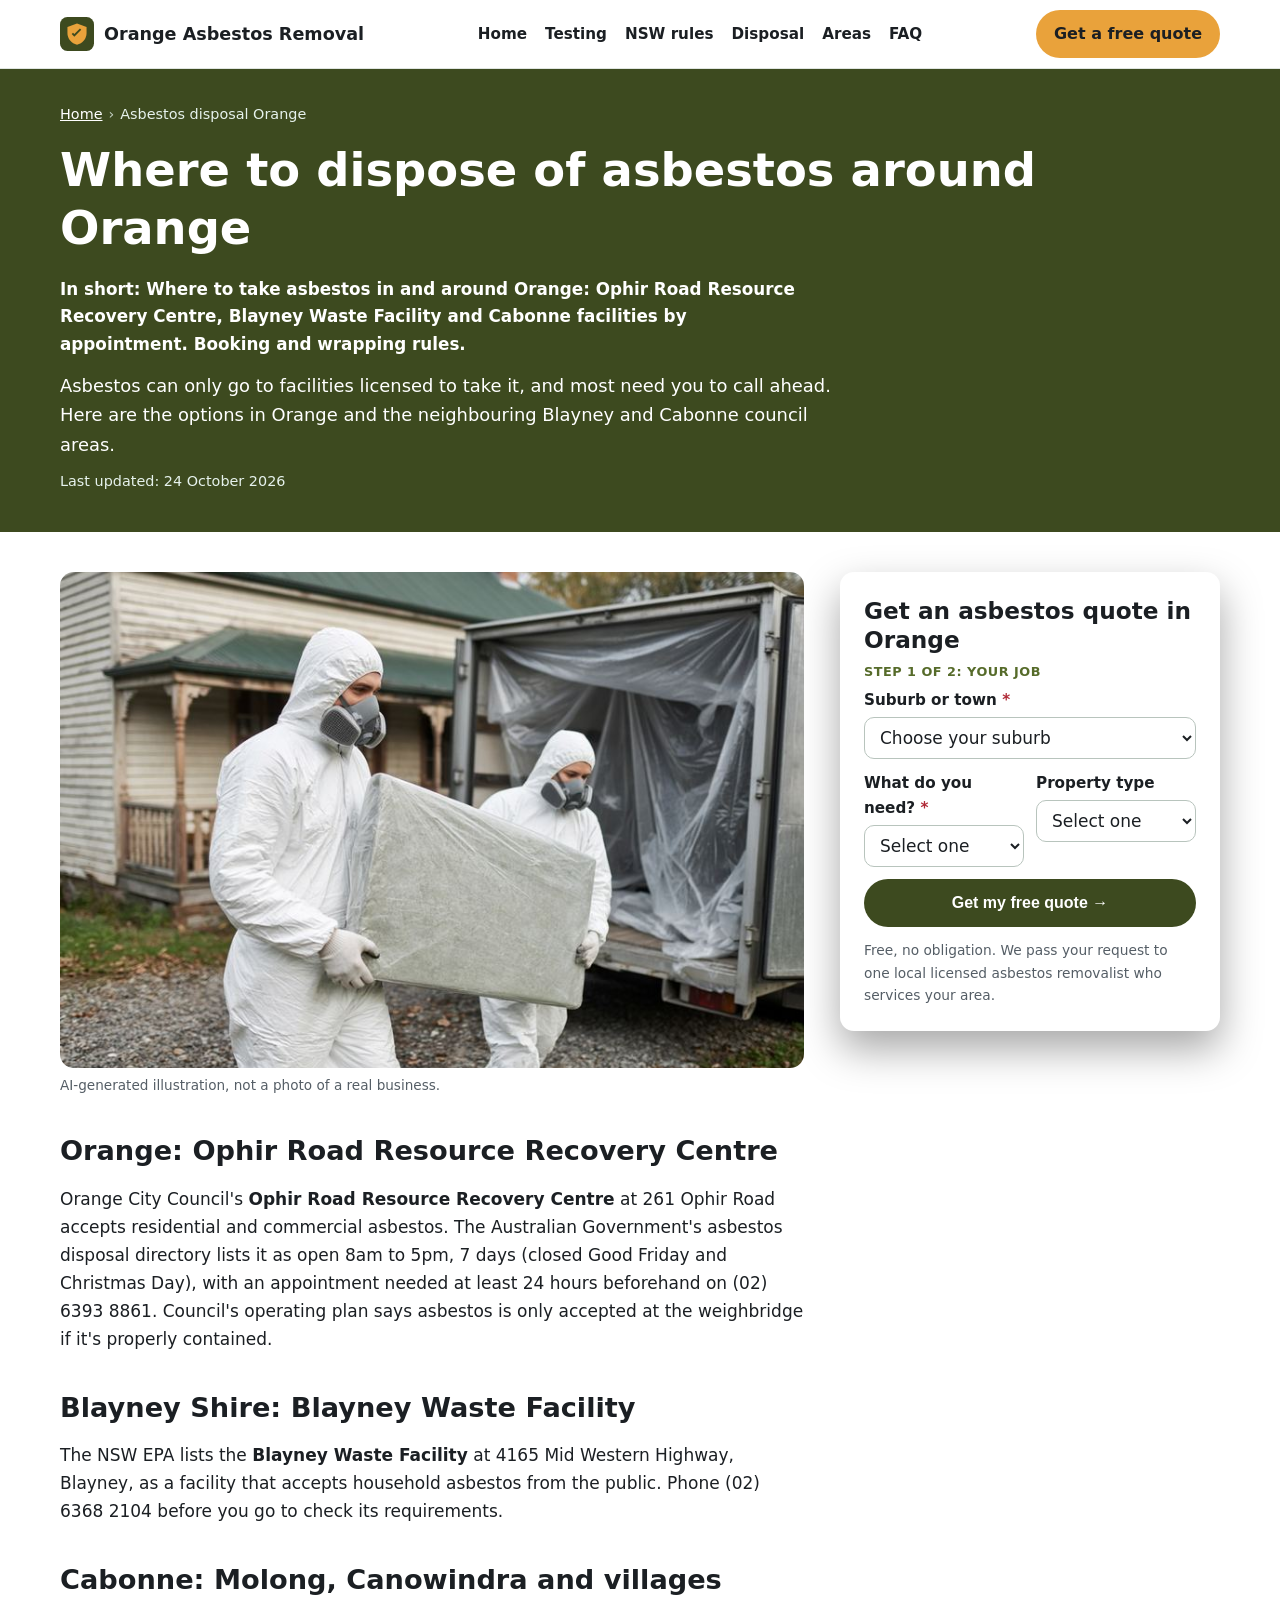
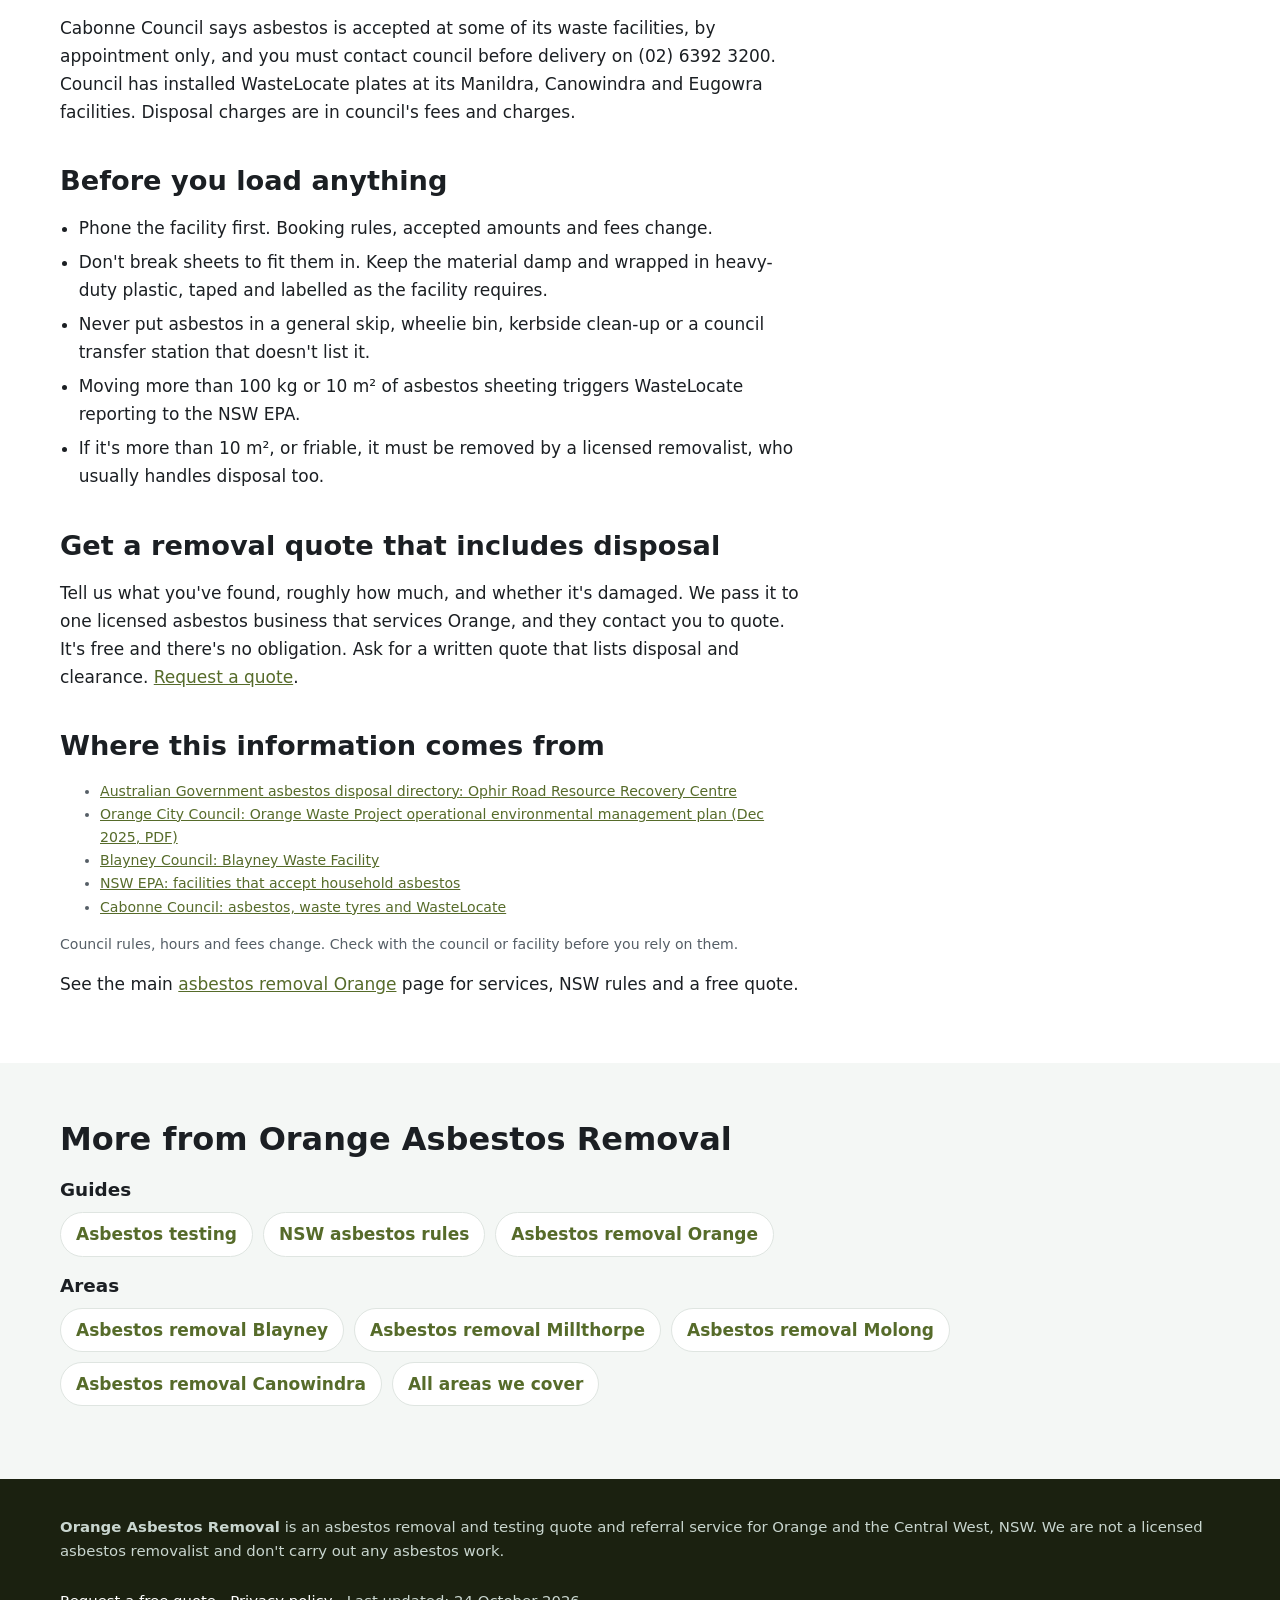
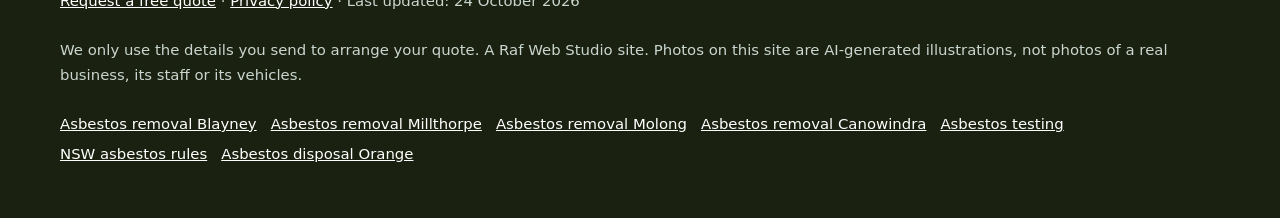
==== commit d9ced160: "SEO batch 5: keyword link to homepage on every subpage, two licensing FAQ items moved off the homepa" ====
--- a/asbestos-disposal-orange/index.html
+++ b/asbestos-disposal-orange/index.html
@@ -142,6 +142,7 @@
 <ul class="sources"><li><a href="https://www.asbestossafety.gov.au/node/264" rel="noopener">Australian Government asbestos disposal directory: Ophir Road Resource Recovery Centre</a></li><li><a href="https://www.orange.nsw.gov.au/wp-content/uploads/2026/01/Operational-Environmental-Management-Plan-OEMP-Volume-1a-Orange-Waste-Project-December-2025.pdf" rel="noopener">Orange City Council: Orange Waste Project operational environmental management plan (Dec 2025, PDF)</a></li><li><a href="https://www.blayney.nsw.gov.au/your-place/waste/blayney-waste-facility" rel="noopener">Blayney Council: Blayney Waste Facility</a></li><li><a href="https://www.epa.nsw.gov.au/Your-environment/Household-building-and-renovation/dealing-with-household-asbestos/facilities-accept-household-asbestos" rel="noopener">NSW EPA: facilities that accept household asbestos</a></li><li><a href="https://www.cabonne.nsw.gov.au/Services/Waste-and-Recycling/Asbestos-Waste-Tyres-WasteLocate" rel="noopener">Cabonne Council: asbestos, waste tyres and WasteLocate</a></li></ul>
 <p class="sources">Council rules, hours and fees change. Check with the council or facility before you rely on them.</p>
 
+<p class="home-link">See the main <a href="/">asbestos removal Orange</a> page for services, NSW rules and a free quote.</p>
   </article>
   <aside class="page-aside">
     <div class="hero-form-card" id="quote">
@@ -185,7 +186,7 @@
   <div class="wrap">
     <h2 id="more-h">More from Orange Asbestos Removal</h2>
     <h3>Guides</h3>
-    <ul class="link-list"><li><a href="/asbestos-testing/">Asbestos testing</a></li><li><a href="/nsw-asbestos-removal-rules/">NSW asbestos rules</a></li><li><a href="/">Home</a></li></ul>
+    <ul class="link-list"><li><a href="/asbestos-testing/">Asbestos testing</a></li><li><a href="/nsw-asbestos-removal-rules/">NSW asbestos rules</a></li><li><a href="/">Asbestos removal Orange</a></li></ul>
     <h3>Areas</h3>
     <ul class="link-list"><li><a href="/asbestos-removal-blayney/">Asbestos removal Blayney</a></li><li><a href="/asbestos-removal-millthorpe/">Asbestos removal Millthorpe</a></li><li><a href="/asbestos-removal-molong/">Asbestos removal Molong</a></li><li><a href="/asbestos-removal-canowindra/">Asbestos removal Canowindra</a></li><li><a href="/#areas">All areas we cover</a></li></ul>
   </div>
